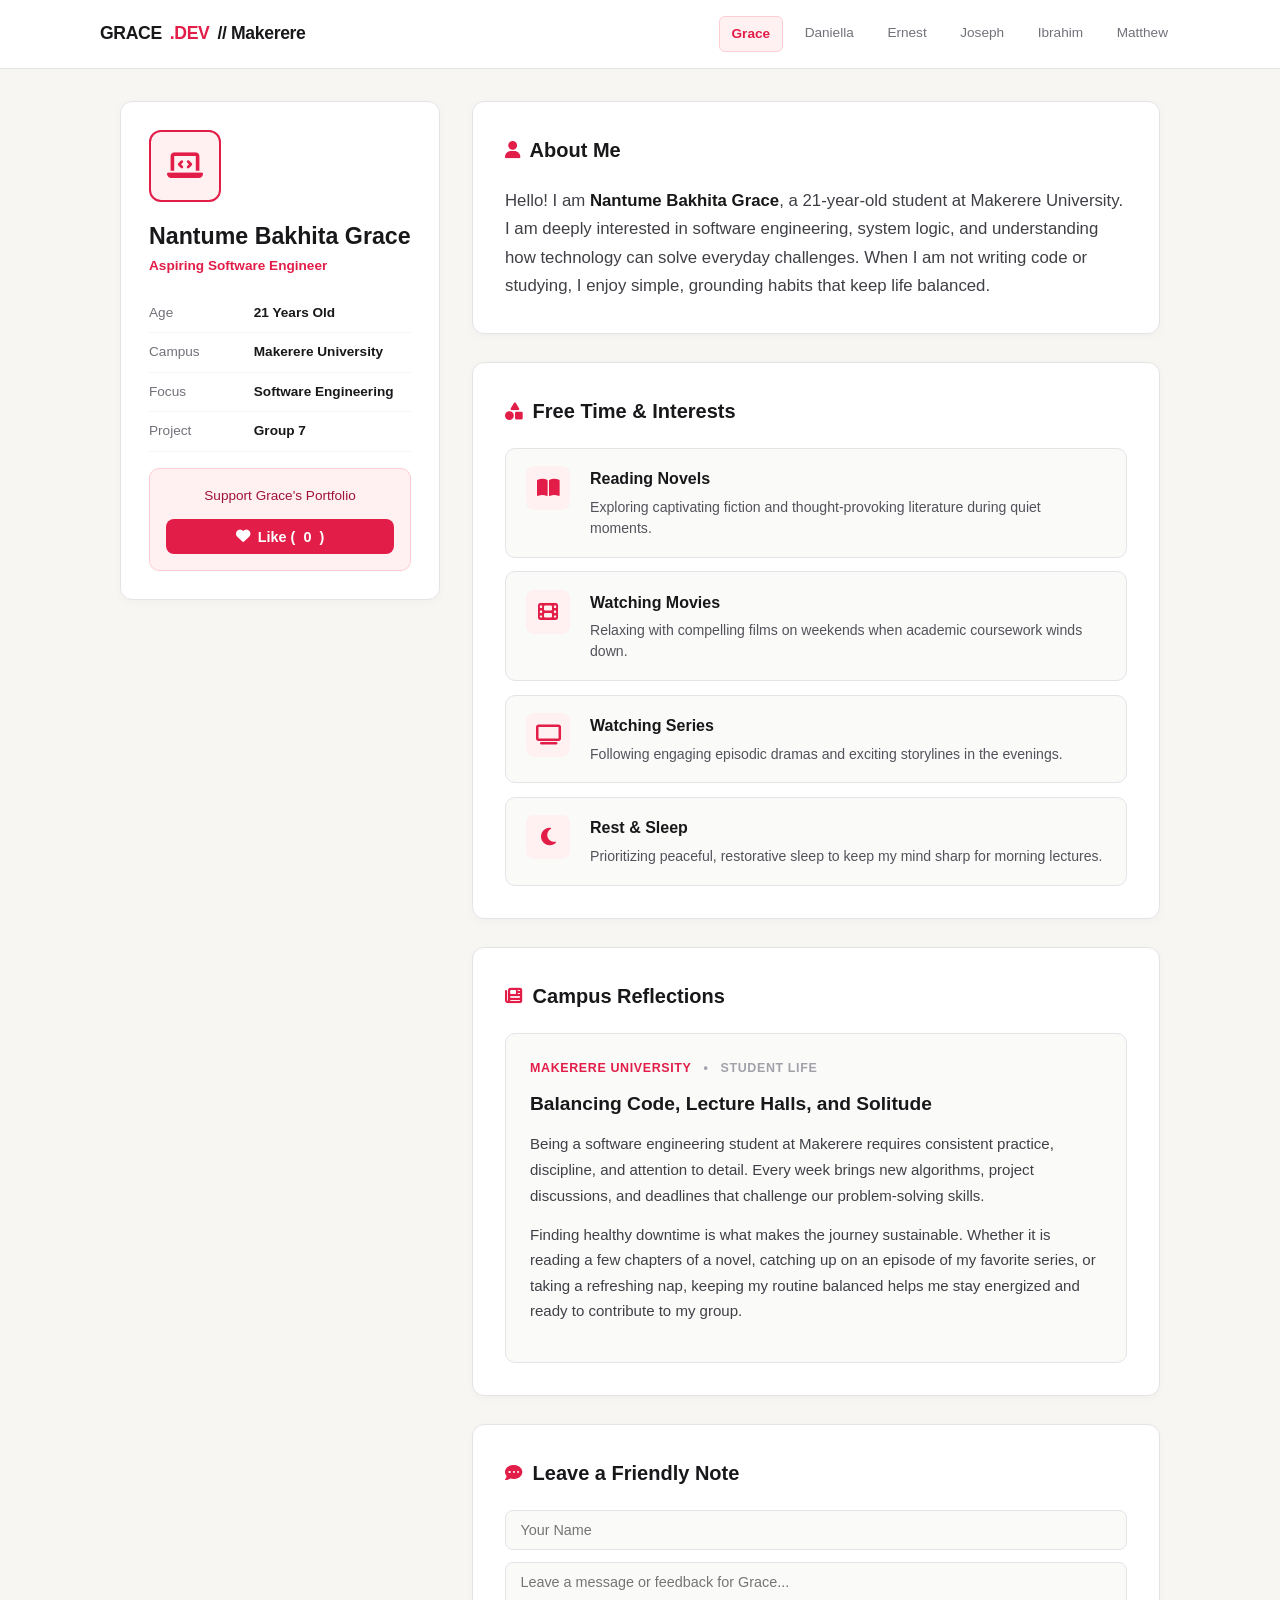
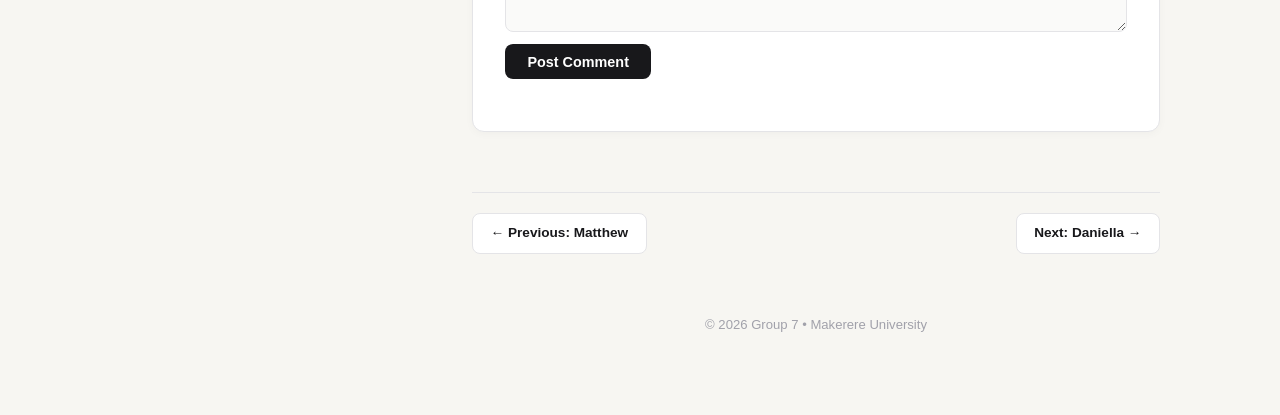
==== index.html @ cc223c8e "Redesign Grace, Daniella, and Ibrahim with completely unique layouts, builds, and styles" ====
<!DOCTYPE html>
<html lang="en">
<head>
  <meta charset="UTF-8">
  <meta name="viewport" content="width=device-width, initial-scale=1.0">
  <title>Nantume Bakhita Grace &bull; Software Engineering Student</title>
  <!-- Font Awesome CDN for icons instead of emojis -->
  <link rel="stylesheet" href="https://cdnjs.cloudflare.com/ajax/libs/font-awesome/6.5.1/css/all.min.css">
  <link rel="stylesheet" href="css/bakhita.css">
</head>
<body data-student="bakhita">

  <!-- ======================================================================
       1. MINIMALIST TOPBAR
       ====================================================================== -->
  <header class="grace-navbar">
    <div class="grace-nav-inner">
      <a href="index.html" class="grace-brand">GRACE<span>.DEV</span> // Makerere</a>
      <nav class="grace-nav-links">
        <a href="index.html" class="active">Grace</a>
        <a href="daniella.html">Daniella</a>
        <a href="ernest.html">Ernest</a>
        <a href="ntwari.html">Joseph</a>
        <a href="ibrahim.html">Ibrahim</a>
        <a href="matthew.html">Matthew</a>
      </nav>
    </div>
  </header>

  <!-- ======================================================================
       2. ASYMMETRICAL 2-COLUMN PORTFOLIO LAYOUT
       ====================================================================== -->
  <div class="grace-layout">

    <!-- Left Column: Sticky Profile Card & Quick Info -->
    <aside class="grace-sidebar">
      <div class="grace-sidebar-card">
        <div class="grace-avatar-frame">
          <i class="fa-solid fa-laptop-code"></i>
        </div>
        <h1>Nantume Bakhita Grace</h1>
        <div class="grace-title-tag">Aspiring Software Engineer</div>

        <table class="grace-meta-table">
          <tr>
            <td class="label">Age</td>
            <td class="value">21 Years Old</td>
          </tr>
          <tr>
            <td class="label">Campus</td>
            <td class="value">Makerere University</td>
          </tr>
          <tr>
            <td class="label">Focus</td>
            <td class="value">Software Engineering</td>
          </tr>
          <tr>
            <td class="label">Project</td>
            <td class="value">Group 7</td>
          </tr>
        </table>

        <!-- Interactive Like Panel -->
        <div class="grace-like-panel">
          <p>Support Grace's Portfolio</p>
          <button id="like-btn" class="grace-like-btn">
            <i class="fa-solid fa-heart"></i> Like (<span id="like-count">0</span>)
          </button>
        </div>
      </div>
    </aside>

    <!-- Right Column: Main Content Stream -->
    <main class="grace-main">

      <!-- Panel 1: Welcome & Overview -->
      <section class="grace-panel">
        <h2 class="grace-panel-heading">
          <i class="fa-solid fa-user"></i> About Me
        </h2>
        <p class="grace-hero-intro">
          Hello! I am <strong>Nantume Bakhita Grace</strong>, a 21-year-old student at Makerere University. I am deeply interested in software engineering, system logic, and understanding how technology can solve everyday challenges. When I am not writing code or studying, I enjoy simple, grounding habits that keep life balanced.
        </p>
      </section>

      <!-- Panel 2: Hobbies & Downtime (Horizontal Modern Rows) -->
      <section class="grace-panel">
        <h2 class="grace-panel-heading">
          <i class="fa-solid fa-shapes"></i> Free Time & Interests
        </h2>
        <div class="grace-hobbies-list">

          <div class="grace-hobby-row">
            <div class="grace-hobby-icon">
              <i class="fa-solid fa-book-open"></i>
            </div>
            <div class="grace-hobby-content">
              <h3>Reading Novels</h3>
              <p>Exploring captivating fiction and thought-provoking literature during quiet moments.</p>
            </div>
          </div>

          <div class="grace-hobby-row">
            <div class="grace-hobby-icon">
              <i class="fa-solid fa-film"></i>
            </div>
            <div class="grace-hobby-content">
              <h3>Watching Movies</h3>
              <p>Relaxing with compelling films on weekends when academic coursework winds down.</p>
            </div>
          </div>

          <div class="grace-hobby-row">
            <div class="grace-hobby-icon">
              <i class="fa-solid fa-tv"></i>
            </div>
            <div class="grace-hobby-content">
              <h3>Watching Series</h3>
              <p>Following engaging episodic dramas and exciting storylines in the evenings.</p>
            </div>
          </div>

          <div class="grace-hobby-row">
            <div class="grace-hobby-icon">
              <i class="fa-solid fa-moon"></i>
            </div>
            <div class="grace-hobby-content">
              <h3>Rest & Sleep</h3>
              <p>Prioritizing peaceful, restorative sleep to keep my mind sharp for morning lectures.</p>
            </div>
          </div>

        </div>
      </section>

      <!-- Panel 3: Journal / Campus Reflections -->
      <section class="grace-panel">
        <h2 class="grace-panel-heading">
          <i class="fa-solid fa-newspaper"></i> Campus Reflections
        </h2>
        <article class="grace-article">
          <div class="grace-article-meta">
            <span class="category">Makerere University</span>
            <span>&bull;</span>
            <span>Student Life</span>
          </div>
          <h3>Balancing Code, Lecture Halls, and Solitude</h3>
          <p>
            Being a software engineering student at Makerere requires consistent practice, discipline, and attention to detail. Every week brings new algorithms, project discussions, and deadlines that challenge our problem-solving skills.
          </p>
          <p>
            Finding healthy downtime is what makes the journey sustainable. Whether it is reading a few chapters of a novel, catching up on an episode of my favorite series, or taking a refreshing nap, keeping my routine balanced helps me stay energized and ready to contribute to my group.
          </p>
        </article>
      </section>

      <!-- Panel 4: Interactive Comment Box -->
      <section class="grace-panel">
        <h2 class="grace-panel-heading">
          <i class="fa-solid fa-comment-dots"></i> Leave a Friendly Note
        </h2>
        <form id="comment-form" class="grace-comment-form">
          <input type="text" id="comment-author" placeholder="Your Name" required>
          <textarea id="comment-message" placeholder="Leave a message or feedback for Grace..." required></textarea>
          <button type="submit">Post Comment</button>
        </form>

        <div id="comments-list" class="comments-list"></div>
      </section>

      <!-- Navigation to other group members -->
      <div class="grace-footer-nav">
        <a href="matthew.html" class="grace-footer-btn">&larr; Previous: Matthew</a>
        <a href="daniella.html" class="grace-footer-btn">Next: Daniella &rarr;</a>
      </div>

      <footer>
        <p>&copy; 2026 Group 7 &bull; Makerere University</p>
      </footer>

    </main>

  </div>

  <script src="js/main.js"></script>
</body>
</html>
---- css/bakhita.css ----
/* ==========================================================================
   Nantume Bakhita Grace - Personal Webpage Stylesheet
   Makerere University - Group 7
   Theme: Modern Software Engineering Student Portfolio
   Colors: Warm Sand (#faf9f6), Charcoal (#18181b), Crimson/Coral (#e11d48)
   Font: Modern Clean Sans-Serif ('Inter', 'Segoe UI', system-ui, sans-serif)
   ========================================================================== */

* {
  box-sizing: border-box;
  margin: 0;
  padding: 0;
}

body {
  background-color: #f7f6f2;
  color: #18181b;
  font-family: 'Inter', -apple-system, BlinkMacSystemFont, 'Segoe UI', Roboto, sans-serif;
  line-height: 1.65;
  padding-bottom: 3rem;
}

/* 1. Grace's Modern Minimalist Navbar */
.grace-navbar {
  background: #ffffff;
  border-bottom: 1px solid #e4e4e7;
  padding: 1rem 1.5rem;
  position: sticky;
  top: 0;
  z-index: 100;
}

.grace-nav-inner {
  max-width: 1080px;
  margin: 0 auto;
  display: flex;
  justify-content: space-between;
  align-items: center;
  flex-wrap: wrap;
  gap: 1rem;
}

.grace-brand {
  font-size: 1.1rem;
  font-weight: 800;
  letter-spacing: -0.02em;
  color: #18181b;
  text-decoration: none;
  display: flex;
  align-items: center;
  gap: 0.5rem;
}

.grace-brand span {
  color: #e11d48;
}

.grace-nav-links {
  display: flex;
  gap: 0.6rem;
  flex-wrap: wrap;
}

.grace-nav-links a {
  text-decoration: none;
  font-size: 0.85rem;
  font-weight: 500;
  color: #71717a;
  padding: 0.35rem 0.75rem;
  border-radius: 6px;
  transition: all 0.2s ease;
}

.grace-nav-links a:hover {
  color: #e11d48;
  background: #ffe4e6;
}

.grace-nav-links a.active {
  color: #e11d48;
  background: #fff1f2;
  font-weight: 700;
  border: 1px solid #fecdd3;
}

/* 2. Asymmetrical 2-Column Portfolio Layout */
.grace-layout {
  max-width: 1080px;
  margin: 2rem auto;
  padding: 0 1.25rem;
  display: grid;
  grid-template-columns: 320px 1fr;
  gap: 2rem;
  align-items: start;
}

/* Left Sidebar (Sticky Bio & Quick Info) */
.grace-sidebar {
  position: sticky;
  top: 5rem;
  display: flex;
  flex-direction: column;
  gap: 1.5rem;
}

.grace-sidebar-card {
  background: #ffffff;
  border: 1px solid #e4e4e7;
  border-radius: 12px;
  padding: 1.75rem;
  box-shadow: 0 2px 8px rgba(0, 0, 0, 0.03);
}

.grace-avatar-frame {
  width: 72px;
  height: 72px;
  background: #fff1f2;
  border: 2px solid #e11d48;
  border-radius: 12px;
  display: flex;
  align-items: center;
  justify-content: center;
  font-size: 1.8rem;
  color: #e11d48;
  margin-bottom: 1.25rem;
}

.grace-sidebar-card h1 {
  font-size: 1.45rem;
  font-weight: 800;
  color: #18181b;
  line-height: 1.25;
  margin-bottom: 0.3rem;
}

.grace-title-tag {
  font-size: 0.85rem;
  font-weight: 600;
  color: #e11d48;
  margin-bottom: 1rem;
}

.grace-meta-table {
  width: 100%;
  border-collapse: collapse;
  margin: 1rem 0;
  font-size: 0.85rem;
}

.grace-meta-table tr {
  border-bottom: 1px solid #f4f4f5;
}

.grace-meta-table td {
  padding: 0.5rem 0;
}

.grace-meta-table td.label {
  color: #71717a;
  font-weight: 500;
  width: 40%;
}

.grace-meta-table td.value {
  color: #18181b;
  font-weight: 600;
}

/* Left Sidebar Like Button */
.grace-like-panel {
  background: #fff1f2;
  border: 1px solid #fecdd3;
  border-radius: 10px;
  padding: 1rem;
  text-align: center;
}

.grace-like-panel p {
  font-size: 0.85rem;
  color: #9f1239;
  margin-bottom: 0.75rem;
  font-weight: 500;
}

.grace-like-btn {
  background: #e11d48;
  color: #ffffff;
  border: none;
  padding: 0.6rem 1.4rem;
  font-size: 0.9rem;
  font-weight: 600;
  border-radius: 8px;
  cursor: pointer;
  width: 100%;
  display: inline-flex;
  align-items: center;
  justify-content: center;
  gap: 0.5rem;
  transition: all 0.2s ease;
}

.grace-like-btn:hover {
  background: #be123c;
}

/* 3. Right Main Content Area */
.grace-main {
  display: flex;
  flex-direction: column;
  gap: 1.75rem;
}

.grace-panel {
  background: #ffffff;
  border: 1px solid #e4e4e7;
  border-radius: 12px;
  padding: 2rem;
  box-shadow: 0 2px 8px rgba(0, 0, 0, 0.03);
}

.grace-panel-heading {
  font-size: 1.25rem;
  font-weight: 800;
  color: #18181b;
  margin-bottom: 1.25rem;
  display: flex;
  align-items: center;
  gap: 0.6rem;
}

.grace-panel-heading i {
  color: #e11d48;
  font-size: 1.1rem;
}

/* Hero Introduction */
.grace-hero-intro {
  font-size: 1.05rem;
  color: #3f3f46;
  line-height: 1.7;
}

.grace-hero-intro strong {
  color: #18181b;
}

/* Hobbies: Horizontal Modern Cards */
.grace-hobbies-list {
  display: flex;
  flex-direction: column;
  gap: 0.85rem;
}

.grace-hobby-row {
  background: #fafaf9;
  border: 1px solid #e4e4e7;
  border-radius: 10px;
  padding: 1.1rem 1.25rem;
  display: flex;
  align-items: flex-start;
  gap: 1.25rem;
  transition: border-color 0.2s ease;
}

.grace-hobby-row:hover {
  border-color: #f43f5e;
}

.grace-hobby-icon {
  width: 44px;
  height: 44px;
  border-radius: 8px;
  background: #fff1f2;
  color: #e11d48;
  display: flex;
  align-items: center;
  justify-content: center;
  font-size: 1.25rem;
  flex-shrink: 0;
}

.grace-hobby-content h3 {
  font-size: 1rem;
  font-weight: 700;
  color: #18181b;
  margin-bottom: 0.25rem;
}

.grace-hobby-content p {
  font-size: 0.88rem;
  color: #52525b;
  line-height: 1.5;
}

/* Student Journal / Essay */
.grace-article {
  background: #fafaf9;
  border: 1px solid #e4e4e7;
  border-radius: 10px;
  padding: 1.5rem;
}

.grace-article-meta {
  display: flex;
  gap: 0.75rem;
  font-size: 0.78rem;
  font-weight: 600;
  color: #a1a1aa;
  text-transform: uppercase;
  letter-spacing: 0.05em;
  margin-bottom: 0.6rem;
}

.grace-article-meta span.category {
  color: #e11d48;
}

.grace-article h3 {
  font-size: 1.2rem;
  font-weight: 800;
  color: #18181b;
  margin-bottom: 0.75rem;
}

.grace-article p {
  font-size: 0.94rem;
  color: #3f3f46;
  margin-bottom: 0.85rem;
  line-height: 1.7;
}

/* Comments Form & List */
.grace-comment-form {
  display: flex;
  flex-direction: column;
  gap: 0.75rem;
  margin-top: 1rem;
}

.grace-comment-form input,
.grace-comment-form textarea {
  background: #fafaf9;
  border: 1px solid #e4e4e7;
  border-radius: 8px;
  padding: 0.7rem 0.9rem;
  font-family: inherit;
  font-size: 0.9rem;
  color: #18181b;
}

.grace-comment-form input:focus,
.grace-comment-form textarea:focus {
  outline: none;
  border-color: #e11d48;
  background: #ffffff;
}

.grace-comment-form textarea {
  resize: vertical;
  min-height: 70px;
}

.grace-comment-form button {
  align-self: flex-start;
  background: #18181b;
  color: #ffffff;
  border: none;
  padding: 0.6rem 1.4rem;
  font-size: 0.9rem;
  font-weight: 600;
  border-radius: 8px;
  cursor: pointer;
  transition: background 0.2s ease;
}

.grace-comment-form button:hover {
  background: #e11d48;
}

.comments-list {
  margin-top: 1.25rem;
  display: flex;
  flex-direction: column;
  gap: 0.75rem;
}

.comment-item {
  background: #fafaf9;
  border: 1px solid #e4e4e7;
  border-radius: 8px;
  padding: 0.85rem 1.1rem;
  font-size: 0.88rem;
}

.comment-author {
  font-weight: 700;
  color: #18181b;
  margin-bottom: 0.25rem;
}

.comment-item p {
  color: #52525b;
}

/* Footer & Navigation */
.grace-footer-nav {
  display: flex;
  justify-content: space-between;
  margin-top: 2rem;
  padding-top: 1.25rem;
  border-top: 1px solid #e4e4e7;
  flex-wrap: wrap;
  gap: 1rem;
}

.grace-footer-btn {
  text-decoration: none;
  font-size: 0.85rem;
  font-weight: 600;
  color: #18181b;
  background: #ffffff;
  border: 1px solid #e4e4e7;
  padding: 0.5rem 1.1rem;
  border-radius: 8px;
  transition: all 0.2s ease;
}

.grace-footer-btn:hover {
  color: #e11d48;
  border-color: #e11d48;
}

footer {
  text-align: center;
  font-size: 0.82rem;
  color: #a1a1aa;
  margin-top: 2rem;
}

/* Responsive adjustments */
@media (max-width: 820px) {
  .grace-layout {
    grid-template-columns: 1fr;
  }
  .grace-sidebar {
    position: static;
  }
}
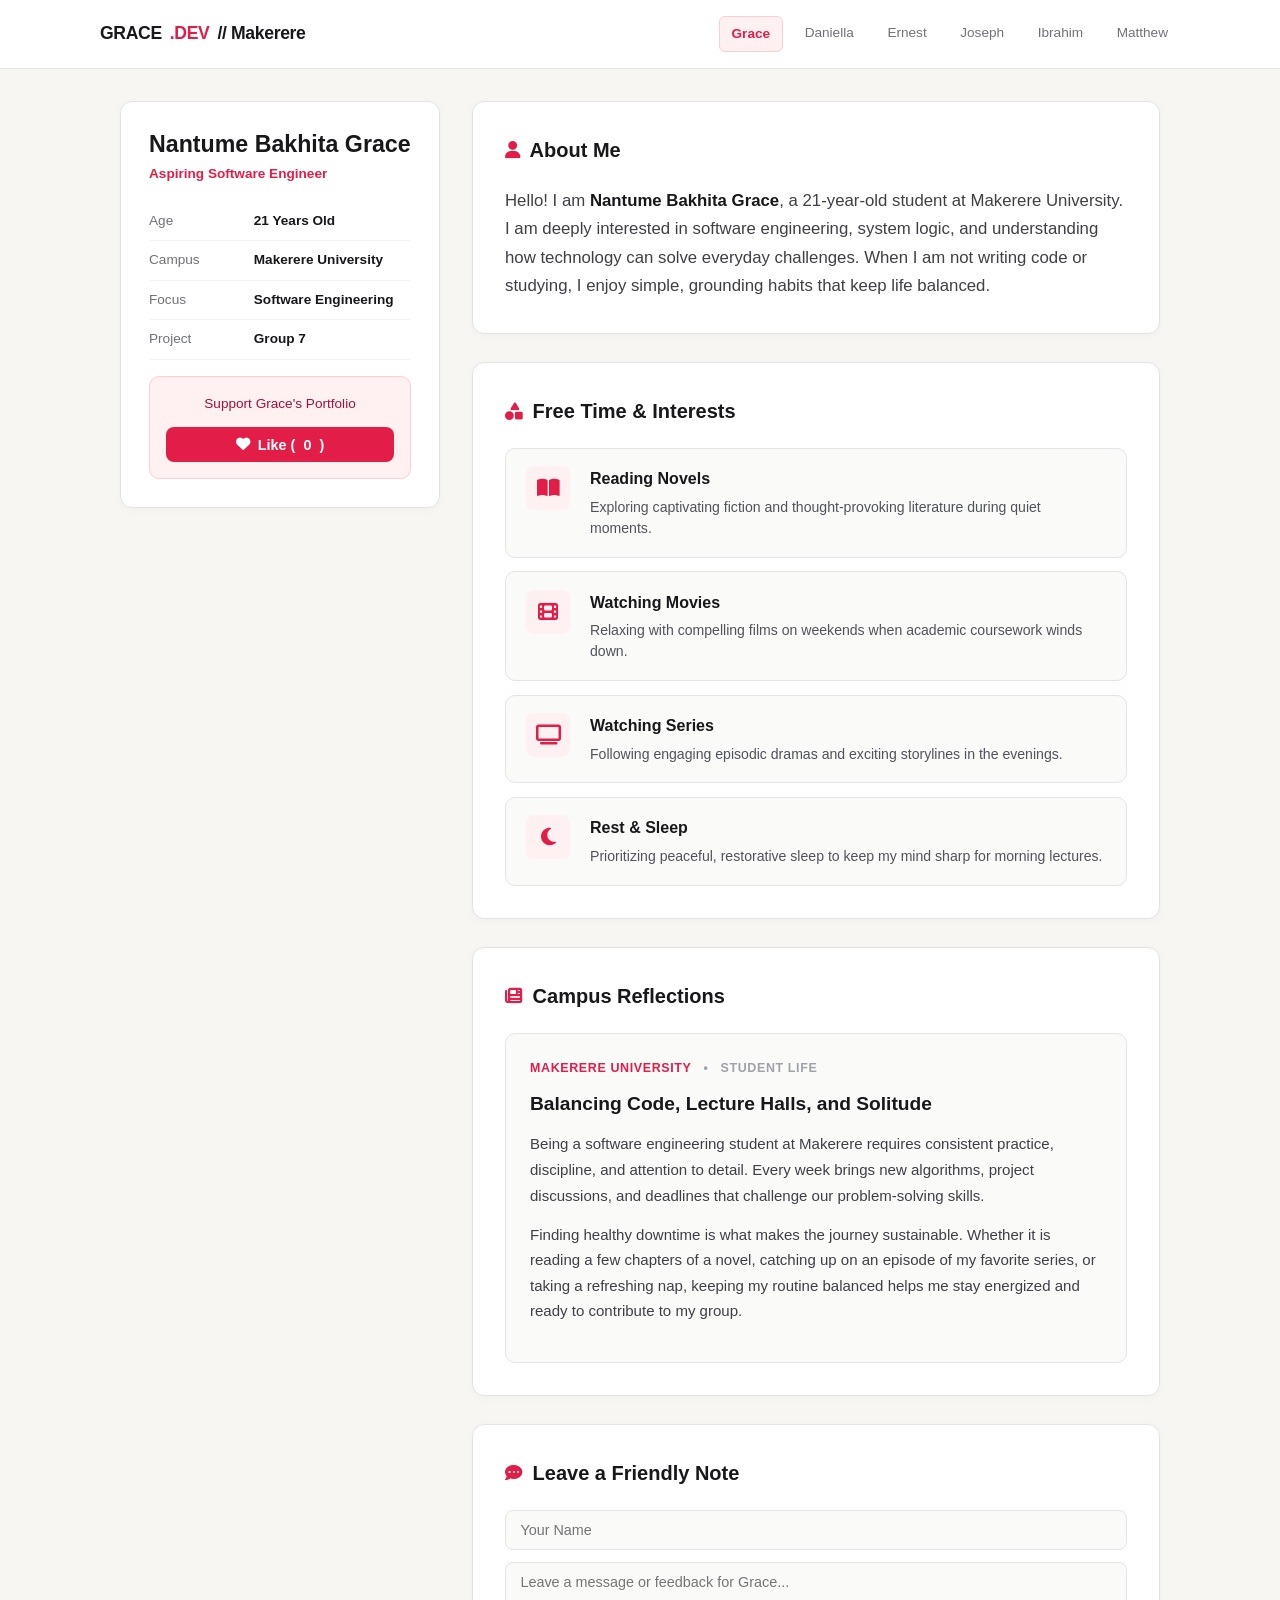
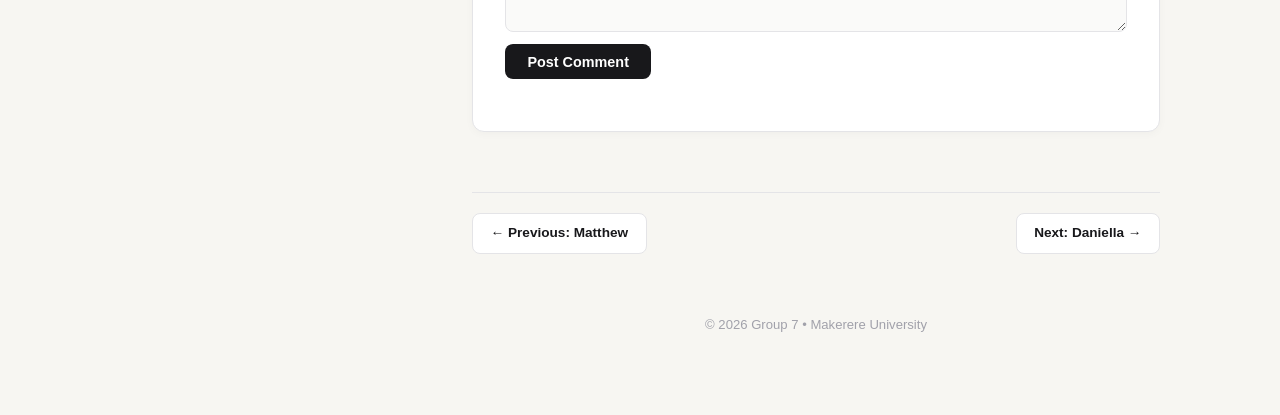
==== commit 7adb3603: "Remove picture placeholders from all 6 student web pages and update PDF guide" ====
--- a/index.html
+++ b/index.html
@@ -35,9 +35,6 @@
     <!-- Left Column: Sticky Profile Card & Quick Info -->
     <aside class="grace-sidebar">
       <div class="grace-sidebar-card">
-        <div class="grace-avatar-frame">
-          <i class="fa-solid fa-laptop-code"></i>
-        </div>
         <h1>Nantume Bakhita Grace</h1>
         <div class="grace-title-tag">Aspiring Software Engineer</div>
 
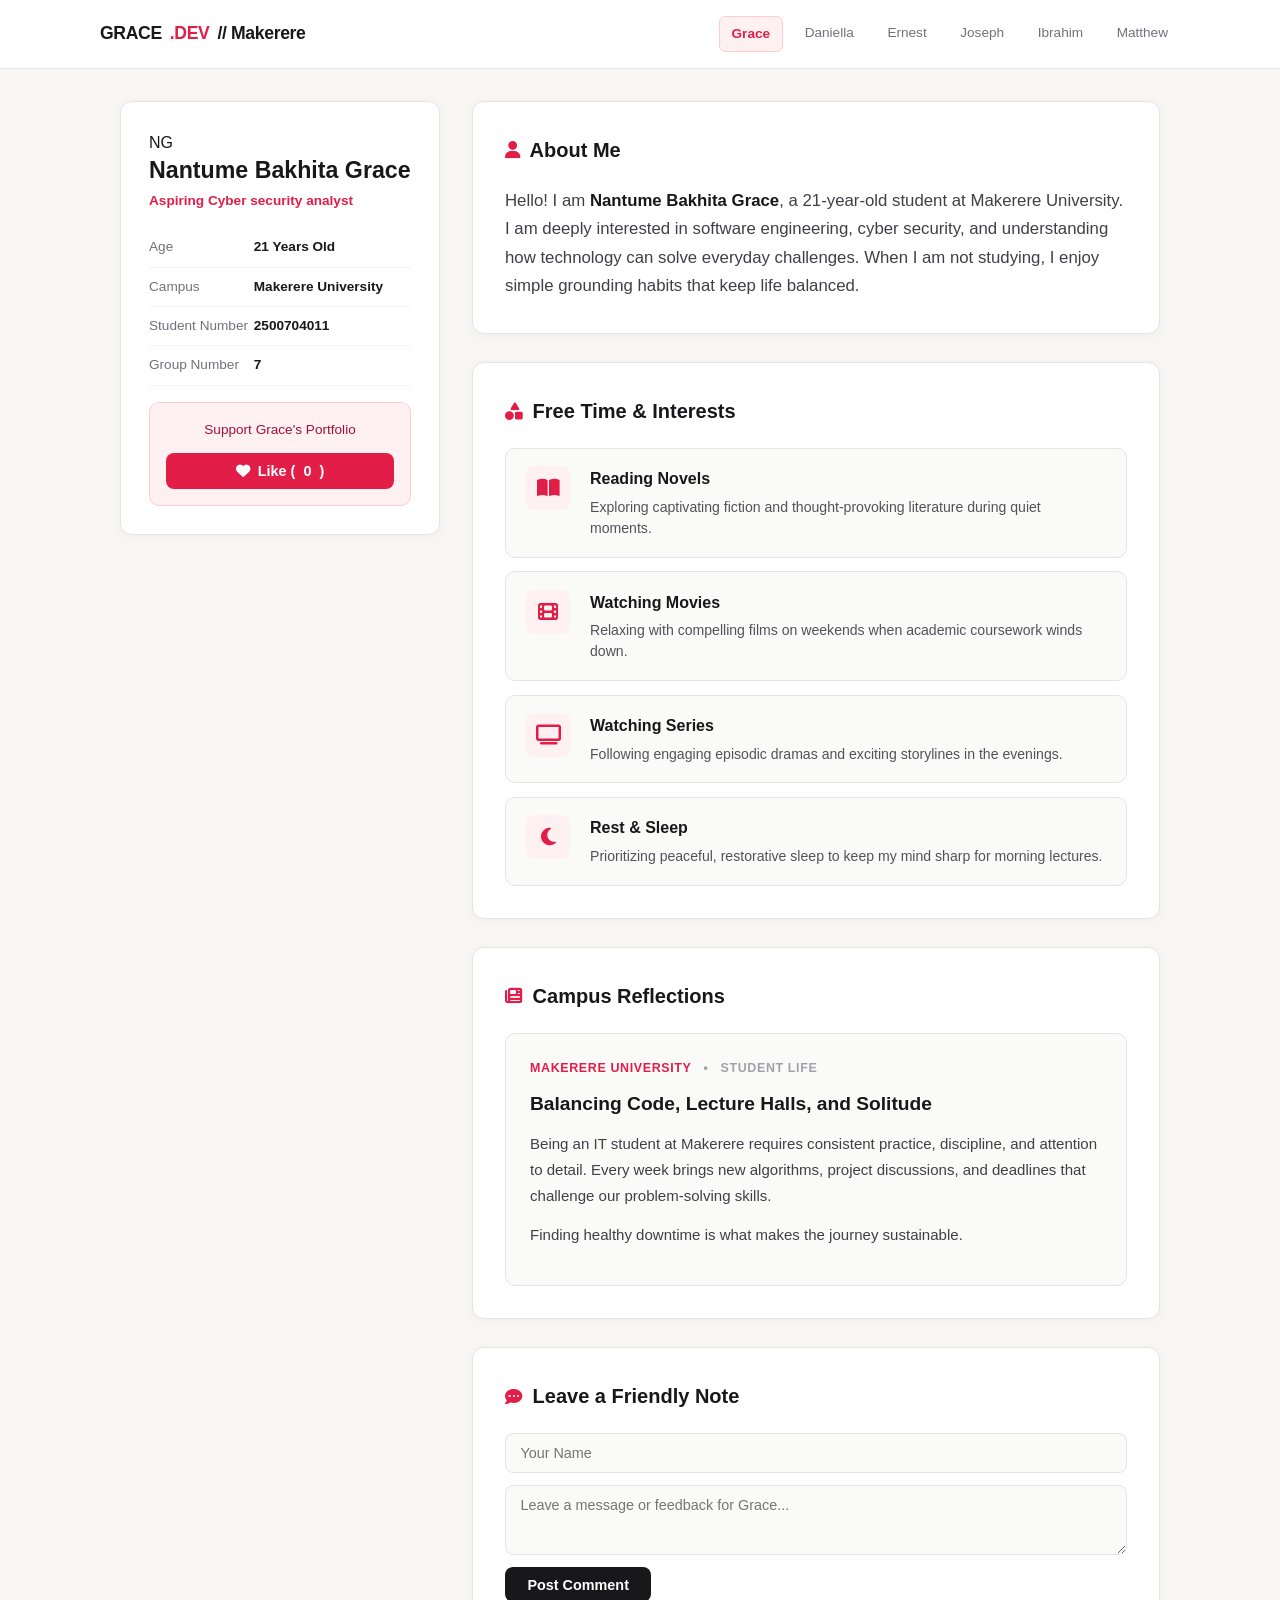
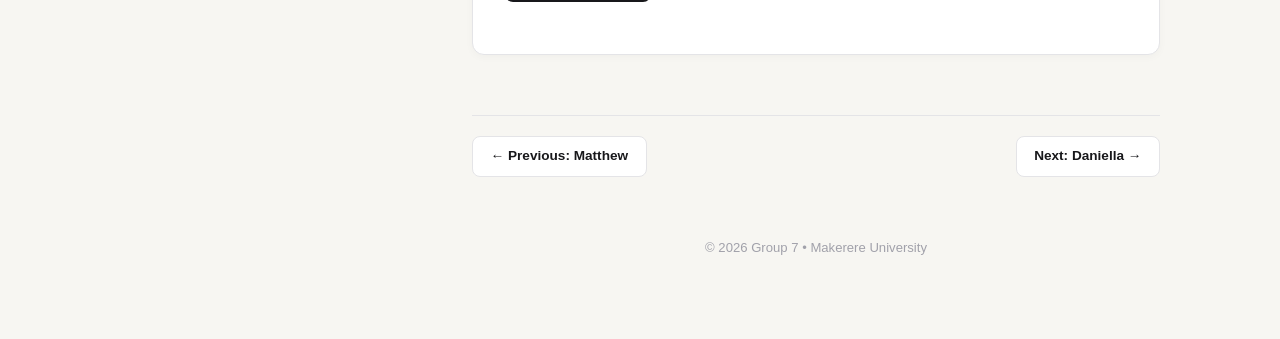
==== commit 5c894ad3: "Update index.html" ====
--- a/index.html
+++ b/index.html
@@ -3,7 +3,7 @@
 <head>
   <meta charset="UTF-8">
   <meta name="viewport" content="width=device-width, initial-scale=1.0">
-  <title>Nantume Bakhita Grace &bull; Software Engineering Student</title>
+  <title>Nantume Bakhita Grace &bull; BIST Student</title>
   <!-- Font Awesome CDN for icons instead of emojis -->
   <link rel="stylesheet" href="https://cdnjs.cloudflare.com/ajax/libs/font-awesome/6.5.1/css/all.min.css">
   <link rel="stylesheet" href="css/bakhita.css">
@@ -35,8 +35,9 @@
     <!-- Left Column: Sticky Profile Card & Quick Info -->
     <aside class="grace-sidebar">
       <div class="grace-sidebar-card">
+        <div class="grace-initials-badge">NG</div>
         <h1>Nantume Bakhita Grace</h1>
-        <div class="grace-title-tag">Aspiring Software Engineer</div>
+        <div class="grace-title-tag">Aspiring Cyber security analyst</div>
 
         <table class="grace-meta-table">
           <tr>
@@ -48,12 +49,12 @@
             <td class="value">Makerere University</td>
           </tr>
           <tr>
-            <td class="label">Focus</td>
-            <td class="value">Software Engineering</td>
+            <td class="label">Student Number</td>
+            <td class="value">2500704011</td>
           </tr>
           <tr>
-            <td class="label">Project</td>
-            <td class="value">Group 7</td>
+            <td class="label">Group Number</td>
+            <td class="value">7</td>
           </tr>
         </table>
 
@@ -76,7 +77,7 @@
           <i class="fa-solid fa-user"></i> About Me
         </h2>
         <p class="grace-hero-intro">
-          Hello! I am <strong>Nantume Bakhita Grace</strong>, a 21-year-old student at Makerere University. I am deeply interested in software engineering, system logic, and understanding how technology can solve everyday challenges. When I am not writing code or studying, I enjoy simple, grounding habits that keep life balanced.
+          Hello! I am <strong>Nantume Bakhita Grace</strong>, a 21-year-old student at Makerere University. I am deeply interested in software engineering, cyber security, and understanding how technology can solve everyday challenges. When I am not studying, I enjoy simple grounding habits that keep life balanced.
         </p>
       </section>
 
@@ -143,10 +144,10 @@
           </div>
           <h3>Balancing Code, Lecture Halls, and Solitude</h3>
           <p>
-            Being a software engineering student at Makerere requires consistent practice, discipline, and attention to detail. Every week brings new algorithms, project discussions, and deadlines that challenge our problem-solving skills.
+            Being an IT student at Makerere requires consistent practice, discipline, and attention to detail. Every week brings new algorithms, project discussions, and deadlines that challenge our problem-solving skills.
           </p>
           <p>
-            Finding healthy downtime is what makes the journey sustainable. Whether it is reading a few chapters of a novel, catching up on an episode of my favorite series, or taking a refreshing nap, keeping my routine balanced helps me stay energized and ready to contribute to my group.
+            Finding healthy downtime is what makes the journey sustainable. 
           </p>
         </article>
       </section>
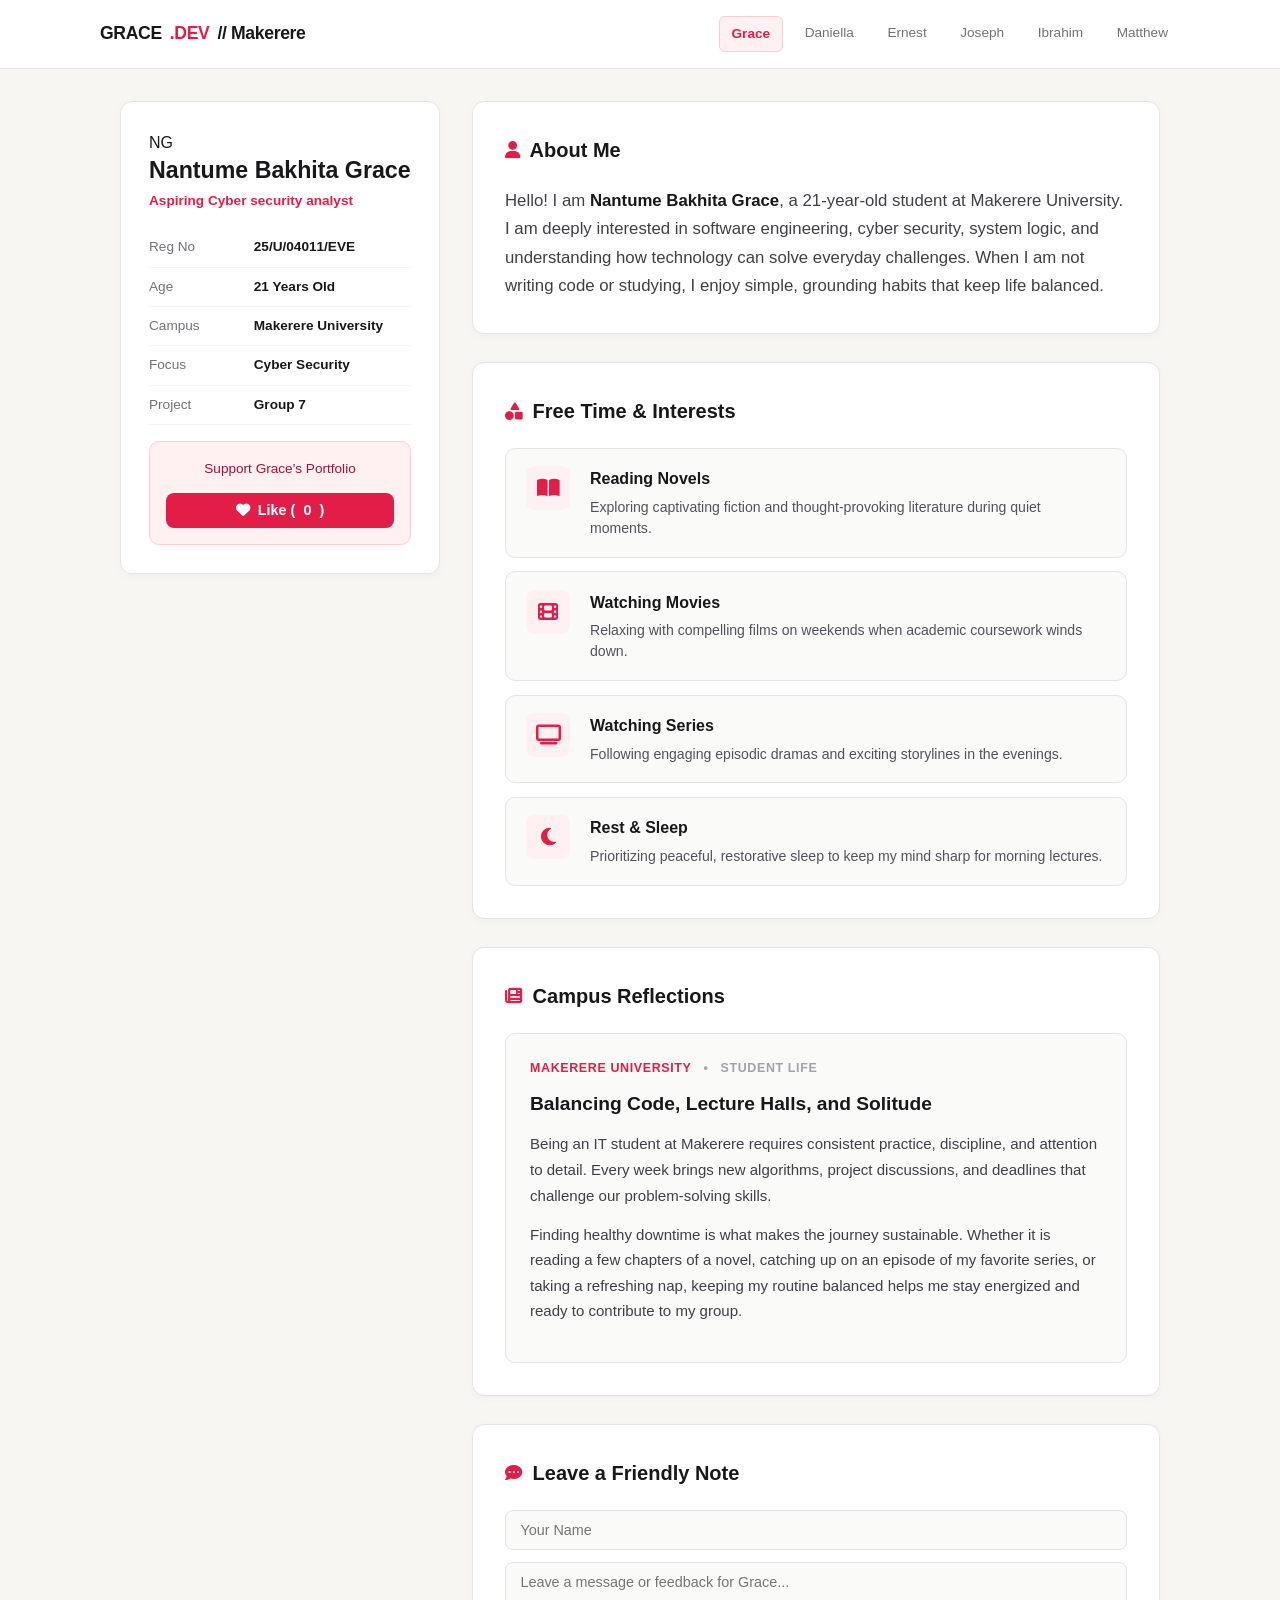
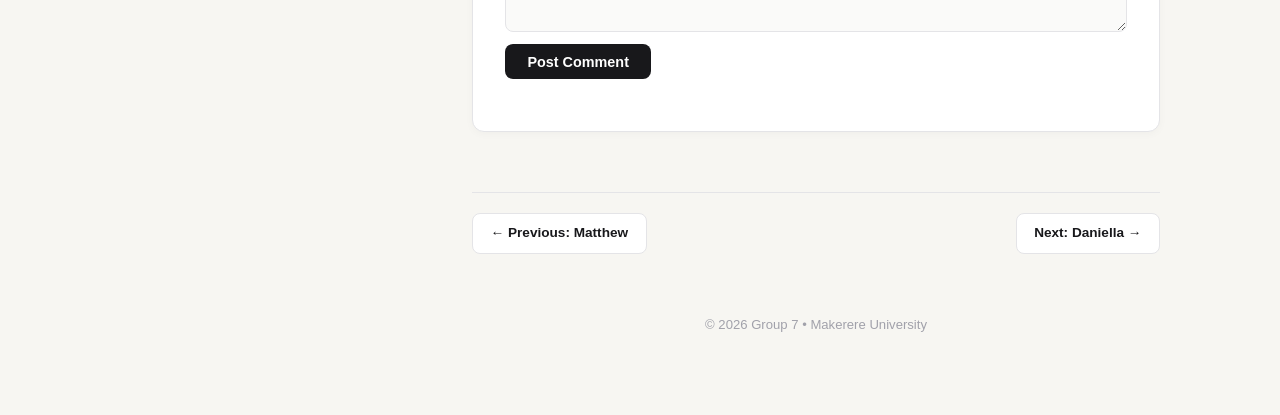
==== commit d8ca13ab: "Update official student names, student IDs and registration numbers across all web pages and documen" ====
--- a/index.html
+++ b/index.html
@@ -41,6 +41,10 @@
 
         <table class="grace-meta-table">
           <tr>
+            <td class="label">Reg No</td>
+            <td class="value">25/U/04011/EVE</td>
+          </tr>
+          <tr>
             <td class="label">Age</td>
             <td class="value">21 Years Old</td>
           </tr>
@@ -49,12 +53,12 @@
             <td class="value">Makerere University</td>
           </tr>
           <tr>
-            <td class="label">Student Number</td>
-            <td class="value">2500704011</td>
+            <td class="label">Focus</td>
+            <td class="value">Cyber Security</td>
           </tr>
           <tr>
-            <td class="label">Group Number</td>
-            <td class="value">7</td>
+            <td class="label">Project</td>
+            <td class="value">Group 7</td>
           </tr>
         </table>
 
@@ -77,7 +81,7 @@
           <i class="fa-solid fa-user"></i> About Me
         </h2>
         <p class="grace-hero-intro">
-          Hello! I am <strong>Nantume Bakhita Grace</strong>, a 21-year-old student at Makerere University. I am deeply interested in software engineering, cyber security, and understanding how technology can solve everyday challenges. When I am not studying, I enjoy simple grounding habits that keep life balanced.
+          Hello! I am <strong>Nantume Bakhita Grace</strong>, a 21-year-old student at Makerere University. I am deeply interested in software engineering, cyber security, system logic, and understanding how technology can solve everyday challenges. When I am not writing code or studying, I enjoy simple, grounding habits that keep life balanced.
         </p>
       </section>
 
@@ -147,7 +151,7 @@
             Being an IT student at Makerere requires consistent practice, discipline, and attention to detail. Every week brings new algorithms, project discussions, and deadlines that challenge our problem-solving skills.
           </p>
           <p>
-            Finding healthy downtime is what makes the journey sustainable. 
+            Finding healthy downtime is what makes the journey sustainable. Whether it is reading a few chapters of a novel, catching up on an episode of my favorite series, or taking a refreshing nap, keeping my routine balanced helps me stay energized and ready to contribute to my group.
           </p>
         </article>
       </section>
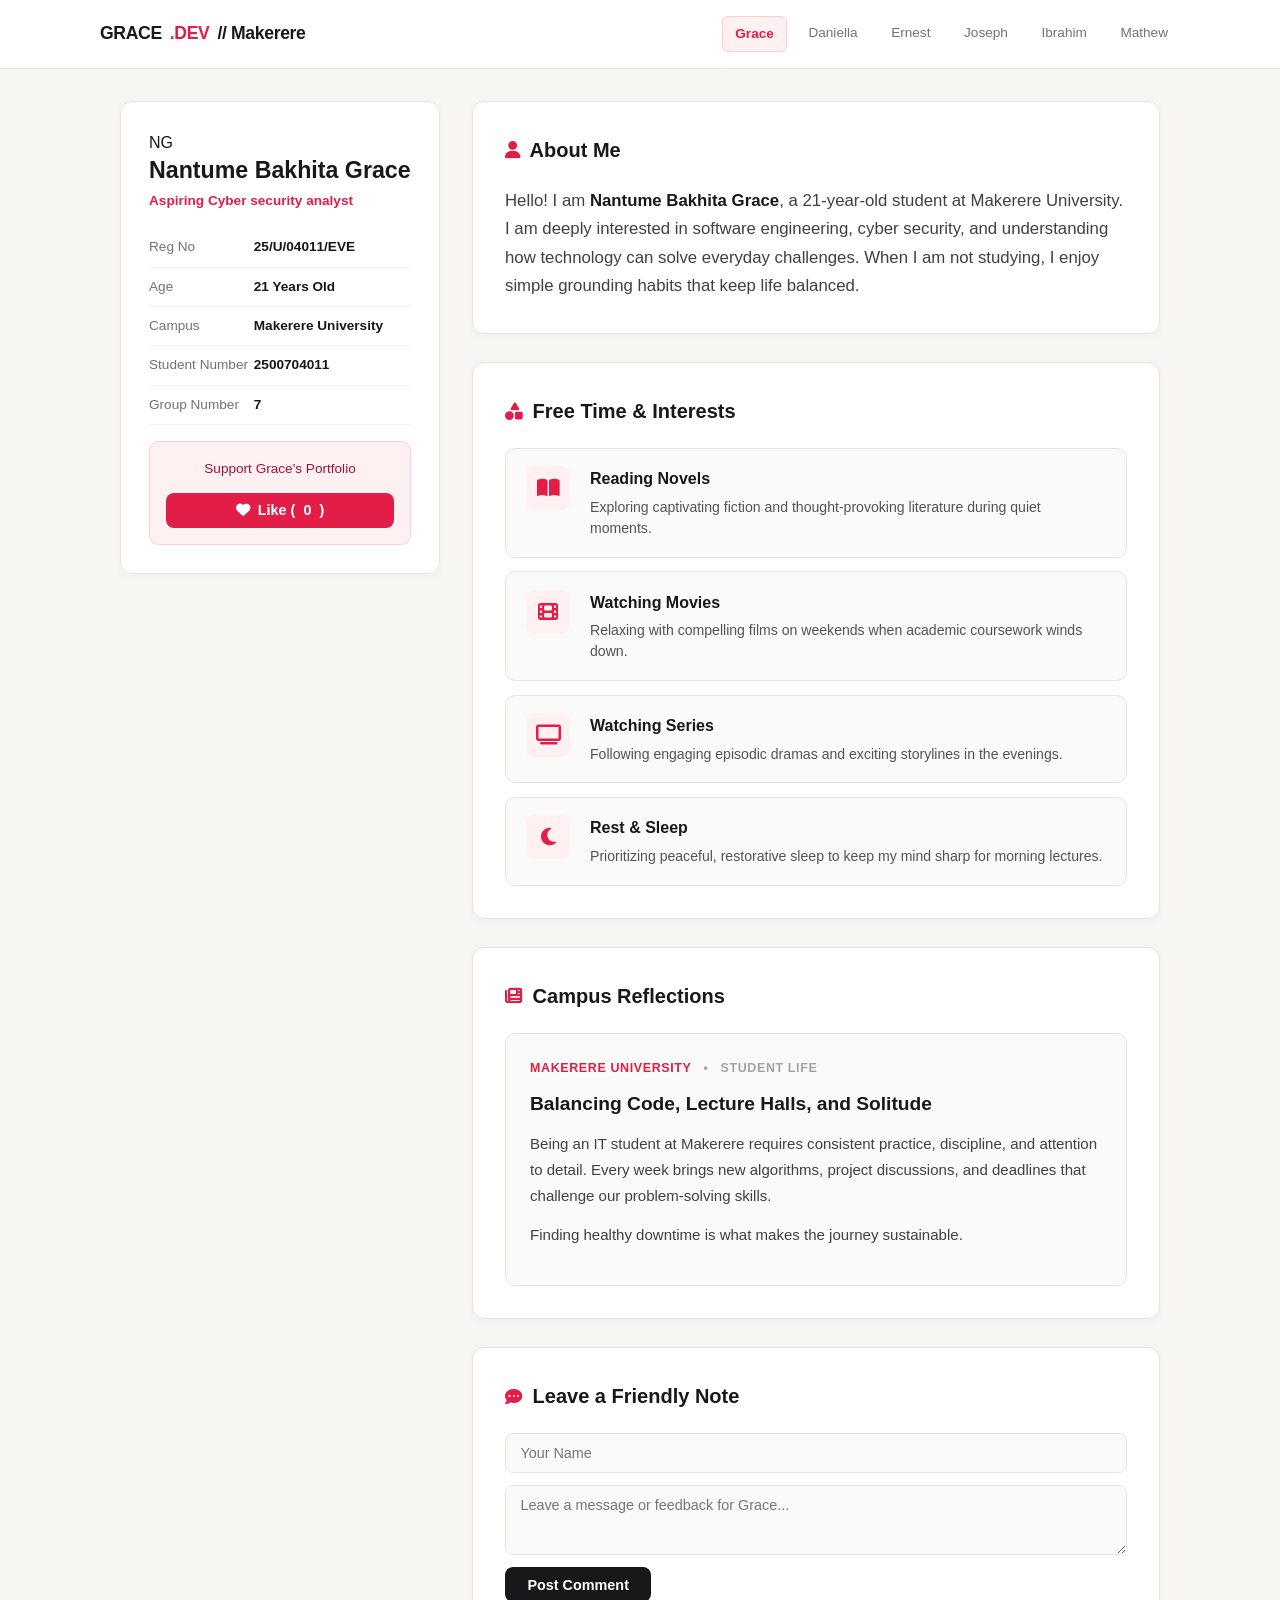
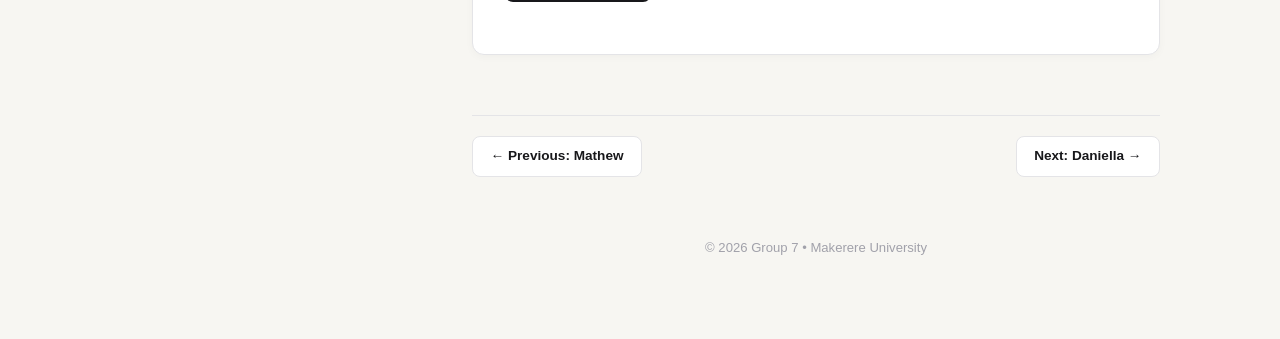
==== commit 06108a02: "Restore index.html for Grace's webpage so root site and navbar links work properly" ====
--- a/index.html
+++ b/index.html
@@ -22,7 +22,7 @@
         <a href="ernest.html">Ernest</a>
         <a href="ntwari.html">Joseph</a>
         <a href="ibrahim.html">Ibrahim</a>
-        <a href="matthew.html">Matthew</a>
+        <a href="mathew.html">Mathew</a>
       </nav>
     </div>
   </header>
@@ -53,12 +53,12 @@
             <td class="value">Makerere University</td>
           </tr>
           <tr>
-            <td class="label">Focus</td>
-            <td class="value">Cyber Security</td>
+            <td class="label">Student Number</td>
+            <td class="value">2500704011</td>
           </tr>
           <tr>
-            <td class="label">Project</td>
-            <td class="value">Group 7</td>
+            <td class="label">Group Number</td>
+            <td class="value">7</td>
           </tr>
         </table>
 
@@ -81,7 +81,7 @@
           <i class="fa-solid fa-user"></i> About Me
         </h2>
         <p class="grace-hero-intro">
-          Hello! I am <strong>Nantume Bakhita Grace</strong>, a 21-year-old student at Makerere University. I am deeply interested in software engineering, cyber security, system logic, and understanding how technology can solve everyday challenges. When I am not writing code or studying, I enjoy simple, grounding habits that keep life balanced.
+          Hello! I am <strong>Nantume Bakhita Grace</strong>, a 21-year-old student at Makerere University. I am deeply interested in software engineering, cyber security, and understanding how technology can solve everyday challenges. When I am not studying, I enjoy simple grounding habits that keep life balanced.
         </p>
       </section>
 
@@ -151,7 +151,7 @@
             Being an IT student at Makerere requires consistent practice, discipline, and attention to detail. Every week brings new algorithms, project discussions, and deadlines that challenge our problem-solving skills.
           </p>
           <p>
-            Finding healthy downtime is what makes the journey sustainable. Whether it is reading a few chapters of a novel, catching up on an episode of my favorite series, or taking a refreshing nap, keeping my routine balanced helps me stay energized and ready to contribute to my group.
+            Finding healthy downtime is what makes the journey sustainable. 
           </p>
         </article>
       </section>
@@ -172,7 +172,7 @@
 
       <!-- Navigation to other group members -->
       <div class="grace-footer-nav">
-        <a href="matthew.html" class="grace-footer-btn">&larr; Previous: Matthew</a>
+        <a href="mathew.html" class="grace-footer-btn">&larr; Previous: Mathew</a>
         <a href="daniella.html" class="grace-footer-btn">Next: Daniella &rarr;</a>
       </div>
 
